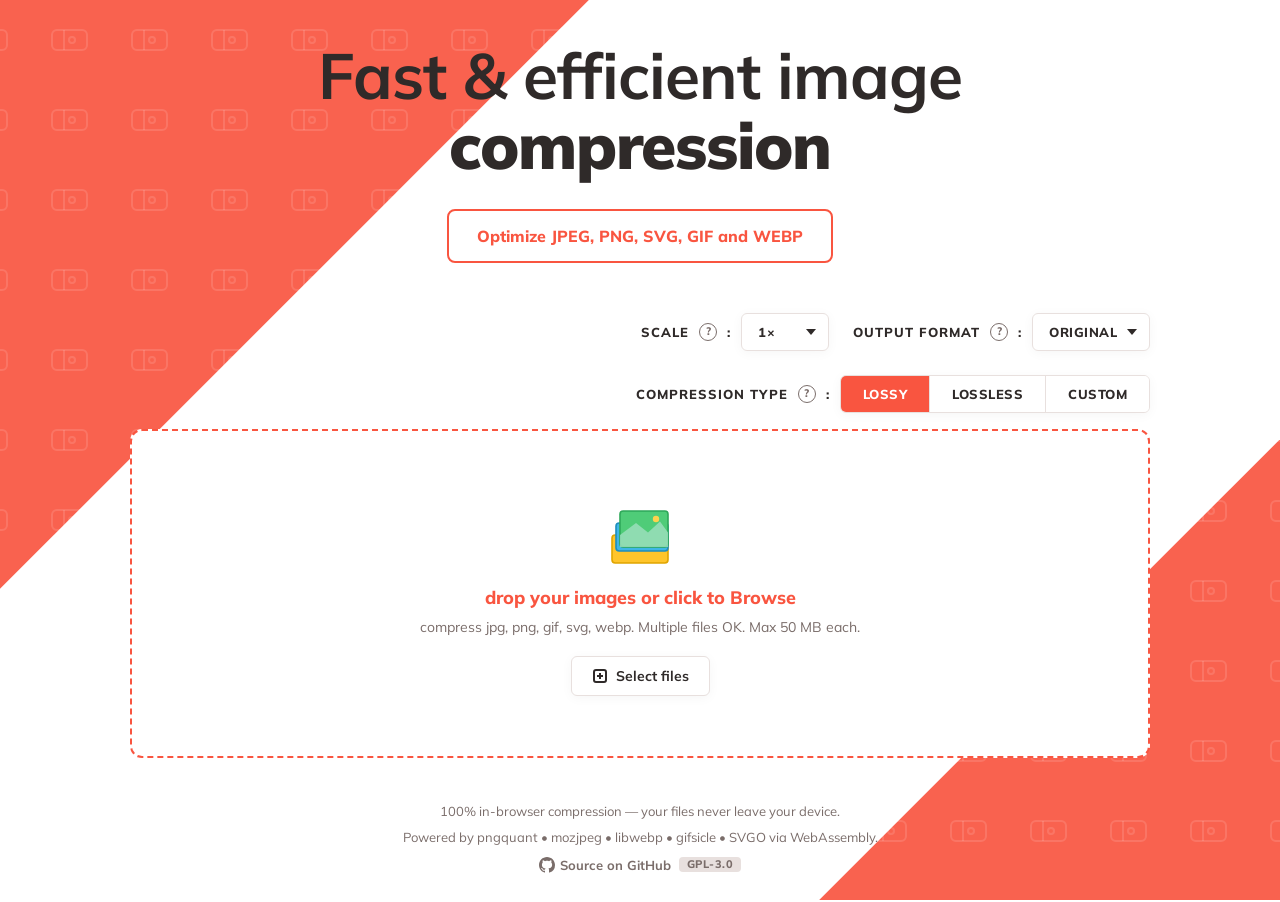
==== index.html @ 9aba29cb "Group footer GitHub link and license badge, vertically centered" ====
<!doctype html>
<html lang="en">
<head>
<meta charset="utf-8">
<meta name="viewport" content="width=device-width, initial-scale=1">

<!-- Primary SEO -->
<title>Compressor — Free Online Image Compression (JPG, PNG, WebP, GIF, SVG)</title>
<meta name="description" content="Free in-browser image compressor. Optimize JPG, PNG, WebP, GIF and SVG files instantly — 100% client-side, no uploads, no signup. Powered by mozjpeg, libwebp, gifsicle, pngquant and SVGO via WebAssembly.">
<meta name="keywords" content="image compressor, compress images, compress jpg, compress png, compress webp, compress gif, compress svg, online image optimizer, free image compression, in-browser image compressor, mozjpeg, pngquant, libwebp, gifsicle, svgo, lossy compression, lossless compression">
<meta name="author" content="Lolendor">
<meta name="robots" content="index, follow, max-image-preview:large">
<meta name="theme-color" content="#F95540">
<link rel="canonical" href="https://lolendor.github.io/compressorio/">

<!-- Open Graph -->
<meta property="og:type" content="website">
<meta property="og:site_name" content="Compressor">
<meta property="og:title" content="Compressor — Free Online Image Compression (JPG, PNG, WebP, GIF, SVG)">
<meta property="og:description" content="Optimize JPG, PNG, WebP, GIF and SVG files instantly in your browser. 100% client-side — your files never leave your device.">
<meta property="og:url" content="https://lolendor.github.io/compressorio/">
<meta property="og:image" content="https://lolendor.github.io/compressorio/og-image.jpg">
<meta property="og:image:width" content="1200">
<meta property="og:image:height" content="630">
<meta property="og:image:type" content="image/jpeg">
<meta property="og:image:alt" content="Compressor — Free Online Image Compression">
<meta property="og:locale" content="en_US">

<!-- Twitter -->
<meta name="twitter:card" content="summary_large_image">
<meta name="twitter:title" content="Compressor — Free Online Image Compression">
<meta name="twitter:description" content="Optimize JPG, PNG, WebP, GIF and SVG instantly — 100% in your browser, no uploads.">
<meta name="twitter:image" content="https://lolendor.github.io/compressorio/og-image.jpg">
<meta name="twitter:image:alt" content="Compressor — Free Online Image Compression">

<!-- Icons & Manifest -->
<link rel="icon" type="image/svg+xml" href="data:image/svg+xml,%3Csvg xmlns='http://www.w3.org/2000/svg' viewBox='0 0 100 100'%3E%3Crect width='100' height='100' rx='20' fill='%23F95540'/%3E%3Cpath d='M30 35h40v8H30zM30 50h40v8H30zM30 65h25v8H30z' fill='white'/%3E%3C/svg%3E">
<link rel="manifest" href="./site.webmanifest">

<!-- Structured Data -->
<script type="application/ld+json">
{
  "@context": "https://schema.org",
  "@type": "WebApplication",
  "name": "Compressor",
  "url": "https://lolendor.github.io/compressorio/",
  "description": "Free in-browser image compressor. Optimize JPG, PNG, WebP, GIF and SVG files instantly — 100% client-side, no uploads, no signup.",
  "applicationCategory": "MultimediaApplication",
  "operatingSystem": "Any (web browser)",
  "browserRequirements": "Requires JavaScript and WebAssembly.",
  "offers": {
    "@type": "Offer",
    "price": "0",
    "priceCurrency": "USD"
  },
  "featureList": [
    "Compress JPG with mozjpeg",
    "Compress PNG with pngquant (Wu + Floyd-Steinberg)",
    "Compress WebP with libwebp",
    "Compress GIF with gifsicle",
    "Optimize SVG with SVGO",
    "Lossy, lossless and custom compression modes",
    "Convert between JPG, PNG and WebP",
    "100% client-side — files never leave your device"
  ]
}
</script>

<link rel="preconnect" href="https://fonts.googleapis.com">
<link rel="preconnect" href="https://fonts.gstatic.com" crossorigin>
<link href="https://fonts.googleapis.com/css2?family=Mulish:wght@400;500;600;700;800;900&display=swap" rel="stylesheet">
<link rel="stylesheet" href="./style.css">
</head>
<body>

<div class="bg-triangles" aria-hidden="true">
  <div class="tri tl"></div>
  <div class="tri br"></div>
</div>

<section class="hero">
  <h1>Fast &amp; efficient image<br><span class="strong">compression</span></h1>
  <div class="pill">Optimize JPEG, PNG, SVG, GIF and WEBP</div>
</section>

<div class="ctype-row">
  <div class="ctype-group">
    <span class="ctype-label">SCALE</span>
    <span class="ctype-help" title="Resize the image before encoding. 1× = keep original size. Useful for SVG → raster (boost resolution) or when you want smaller files. Ignored for GIF and for SVG→SVG.">?</span>
    <span class="ctype-label">:</span>
    <select class="ctype-select" id="outputScale">
      <option value="0.25">0.25×</option>
      <option value="0.5">0.5×</option>
      <option value="1" selected>1×</option>
      <option value="1.5">1.5×</option>
      <option value="2">2×</option>
      <option value="4">4×</option>
    </select>
  </div>
  <div class="ctype-group">
    <span class="ctype-label">OUTPUT FORMAT</span>
    <span class="ctype-help" title="Original = keep input format · or convert to JPG/PNG/WebP. GIF & SVG are kept as-is.">?</span>
    <span class="ctype-label">:</span>
    <select class="ctype-select" id="outputFormat">
      <option value="original">ORIGINAL</option>
      <option value="jpg">JPG</option>
      <option value="png">PNG</option>
      <option value="webp">WEBP</option>
    </select>
  </div>
  <div class="ctype-group">
    <span class="ctype-label">COMPRESSION TYPE</span>
    <span class="ctype-help" title="LOSSY = compressor.io defaults · LOSSLESS = max quality · CUSTOM = your own settings">?</span>
    <span class="ctype-label">:</span>
    <div class="ctype-tabs" id="ctypeTabs">
      <button data-mode="lossy" class="active">LOSSY</button>
      <button data-mode="lossless">LOSSLESS</button>
      <button data-mode="custom">CUSTOM</button>
    </div>
  </div>
</div>

<!-- CUSTOM mode controls -->
<div class="controls" id="controls" hidden>
  <div class="ctl"><label>PNG colors <span class="val" id="vColors">256</span></label><input type="range" id="colors" min="8" max="256" value="256"></div>
  <div class="ctl"><label>PNG dither <span class="val" id="vDither">1.00</span></label><input type="range" id="dither" min="0" max="1" value="1" step="0.05"></div>
  <div class="ctl"><label>PNG speed <span class="val" id="vSpeed">3</span></label><input type="range" id="speed" min="1" max="10" value="3"></div>
  <div class="ctl"><label>JPG/WebP quality <span class="val" id="vQuality">70</span></label><input type="range" id="quality" min="40" max="95" value="70"></div>
  <div class="ctl"><label>GIF lossy <span class="val" id="vLossy">80</span></label><input type="range" id="lossy" min="0" max="200" value="80" step="5"></div>
</div>

<section class="drop-wrap" id="dropWrap">
  <label class="drop" id="drop">
    <input type="file" id="file" multiple accept="image/png,image/jpeg,image/gif,image/webp,image/svg+xml,.svg">
    <svg class="icon-stack" viewBox="0 0 100 100" aria-hidden="true">
      <rect x="15" y="55" width="70" height="35" rx="4" fill="#FFC52B" stroke="#E0A500" stroke-width="2"/>
      <rect x="20" y="40" width="65" height="35" rx="4" fill="#3FB6E5" stroke="#1F8DBC" stroke-width="2"/>
      <rect x="25" y="25" width="60" height="45" rx="4" fill="#4FCC78" stroke="#2EA859" stroke-width="2"/>
      <polygon points="25,55 45,40 60,52 75,38 85,52 85,70 25,70" fill="#9FE0C0" opacity="0.8"/>
      <circle cx="70" cy="35" r="4" fill="#FFD24D"/>
    </svg>
    <div class="drop-msg">drop your images or click to Browse</div>
    <div class="drop-sub">compress jpg, png, gif, svg, webp. Multiple files OK. Max 50 MB each.</div>
    <button class="btn-select" type="button" onclick="document.getElementById('file').click()">
      <svg viewBox="0 0 16 16" fill="none" stroke="currentColor" stroke-width="2">
        <rect x="2" y="2" width="12" height="12" rx="2"/>
        <line x1="8" y1="5" x2="8" y2="11"/>
        <line x1="5" y1="8" x2="11" y2="8"/>
      </svg>
      Select files
    </button>
  </label>
</section>

<!-- File list (results table) -->
<section class="filelist-wrap" id="filelistWrap" hidden>
  <div class="filelist-card">
    <div class="filelist-header">
      <div class="summary" id="fileSummary">0 files</div>
      <div class="filelist-actions">
        <button id="addMore" class="ghost">+ Add files</button>
        <button id="downloadZip" disabled>Download .zip</button>
        <button id="downloadAll" disabled>Download all</button>
        <button id="clearAll" class="ghost">Clear</button>
      </div>
    </div>
    <table class="filelist">
      <thead>
        <tr>
          <th>Name</th>
          <th>Before</th>
          <th>Status</th>
          <th>After</th>
          <th></th>
        </tr>
      </thead>
      <tbody id="fileRows"></tbody>
    </table>
  </div>
</section>

<!-- Compare modal -->
<div class="modal-overlay" id="compareModal" aria-hidden="true">
  <div class="modal">
    <div class="modal-head">
      <h2 id="compareTitle">Compare</h2>
      <button class="close" id="compareClose" aria-label="Close">×</button>
    </div>
    <div class="modal-body">
      <div class="compare" id="compare">
        <img id="cmpBg" class="bg-img" alt="">
        <img class="top-img" id="cmpTop" alt="">
        <div class="slider" id="cmpSlider"></div>
        <div class="compare-labels"><span>ORIGINAL</span><span>COMPRESSED</span></div>
      </div>
    </div>
  </div>
</div>

<footer>
  100% in-browser compression — your files never leave your device.<br>
  Powered by pngquant • mozjpeg • libwebp • gifsicle • SVGO via WebAssembly.<br>
  <span class="footer-credit">
    <a href="https://github.com/Lolendor/compressorio" target="_blank" rel="noopener" class="gh-link">
      <svg viewBox="0 0 16 16" width="16" height="16" fill="currentColor" aria-hidden="true"><path d="M8 0C3.58 0 0 3.58 0 8c0 3.54 2.29 6.53 5.47 7.59.4.07.55-.17.55-.38 0-.19-.01-.82-.01-1.49-2.01.37-2.53-.49-2.69-.94-.09-.23-.48-.94-.82-1.13-.28-.15-.68-.52-.01-.53.63-.01 1.08.58 1.23.82.72 1.21 1.87.87 2.33.66.07-.52.28-.87.51-1.07-1.78-.2-3.64-.89-3.64-3.95 0-.87.31-1.59.82-2.15-.08-.2-.36-1.02.08-2.12 0 0 .67-.21 2.2.82.64-.18 1.32-.27 2-.27.68 0 1.36.09 2 .27 1.53-1.04 2.2-.82 2.2-.82.44 1.1.16 1.92.08 2.12.51.56.82 1.27.82 2.15 0 3.07-1.87 3.75-3.65 3.95.29.25.54.73.54 1.48 0 1.07-.01 1.93-.01 2.2 0 .21.15.46.55.38A8.013 8.013 0 0016 8c0-4.42-3.58-8-8-8z"/></svg>
      Source on GitHub
    </a>
    <span class="footer-license">GPL-3.0</span>
  </span>
</footer>

<script src="./wasm_exec.js"></script>
<script type="module" src="./app.js"></script>

</body>
</html>
---- style.css ----
:root {
    --red:        #F95540;
    --red-dark:   #E04428;
    --red-bright: #FF5500;
    --pink-bg:    #FBEEEC;
    --pink-soft:  #FFE4DE;
    --green:      #1FAA59;
    --text:       #2F2A29;
    --text-muted: #7A6D6A;
    --bg:         #FFFFFF;
    --border:     #E8E0DE;
    --shadow:     0 2px 12px rgba(0,0,0,.04);
  }
  * { box-sizing: border-box; }
  html, body { margin: 0; padding: 0; }
  body {
    font-family: 'Mulish', -apple-system, BlinkMacSystemFont, system-ui, sans-serif;
    background: var(--bg);
    color: var(--text);
    -webkit-font-smoothing: antialiased;
    line-height: 1.4;
  }

  /* Background triangles */
  .bg-triangles { position: fixed; inset: 0; pointer-events: none; z-index: 0; overflow: hidden; }
  .tri { position: absolute; width: 56vw; height: 56vw; background: var(--red); opacity: 0.92; }
  .tri.tl { top: 0; left: -10vw; clip-path: polygon(0 0, 100% 0, 0 100%); }
  .tri.br { bottom: -10vw; right: -10vw; clip-path: polygon(100% 0, 100% 100%, 0 100%); }
  .tri::before {
    content: ''; position: absolute; inset: 0;
    background-image: url("data:image/svg+xml;utf8,<svg xmlns='http://www.w3.org/2000/svg' width='80' height='80' viewBox='0 0 80 80'><g fill='none' stroke='rgba(255,255,255,0.18)' stroke-width='2'><path d='M25 30 h25 a5 5 0 0 1 5 5 v10 a5 5 0 0 1 -5 5 h-25 a5 5 0 0 1 -5 -5 v-10 a5 5 0 0 1 5 -5 z'/><line x1='32' y1='30' x2='32' y2='50'/><circle cx='40' cy='40' r='3'/></g></svg>");
    opacity: 0.7;
  }

  /* Hero */
  .hero { position: relative; z-index: 5; text-align: center; padding: 40px 20px 30px; max-width: 1100px; margin: 0 auto; }
  .hero h1 { font-size: 64px; font-weight: 700; margin: 0 0 20px; line-height: 1.1; letter-spacing: -1px; }
  .hero h1 .strong { font-weight: 900; }
  .pill { display: inline-block; padding: 14px 28px; border: 2px solid var(--red); border-radius: 8px; color: var(--red); font-weight: 800; font-size: 16px; background: white; margin-top: 8px; }

  /* Compression type + output format row */
  .ctype-row { position: relative; z-index: 5; max-width: 1100px; margin: 0 auto; display: flex; justify-content: flex-end; padding: 20px 40px 0; align-items: center; gap: 24px; flex-wrap: wrap; }
  .ctype-group { display: flex; align-items: center; gap: 10px; }
  .ctype-label { color: var(--text); font-weight: 800; font-size: 13px; letter-spacing: 1px; }
  .ctype-help { display: inline-flex; align-items: center; justify-content: center; width: 18px; height: 18px; border-radius: 50%; background: white; color: var(--text-muted); font-size: 11px; font-weight: 800; border: 1.5px solid var(--text-muted); cursor: help; }
  .ctype-tabs { display: flex; border-radius: 6px; overflow: hidden; background: white; box-shadow: var(--shadow); border: 1px solid var(--border); }
  .ctype-tabs button { background: white; border: 0; padding: 10px 22px; font-family: inherit; font-size: 13px; font-weight: 800; letter-spacing: 0.5px; color: var(--text); cursor: pointer; transition: background .15s, color .15s; }
  .ctype-tabs button + button { border-left: 1px solid var(--border); }
  .ctype-tabs button:hover { background: var(--pink-bg); }
  .ctype-tabs button.active { background: var(--red); color: white; }
  .ctype-select {
    font-family: inherit; font-size: 13px; font-weight: 800; letter-spacing: 0.5px;
    color: var(--text); background: white;
    border: 1px solid var(--border); border-radius: 6px;
    padding: 10px 32px 10px 16px; cursor: pointer;
    box-shadow: var(--shadow); transition: border-color .15s, color .15s;
    appearance: none; -webkit-appearance: none; -moz-appearance: none;
    background-image: url("data:image/svg+xml;utf8,<svg xmlns='http://www.w3.org/2000/svg' width='10' height='6' viewBox='0 0 10 6'><path fill='%232F2A29' d='M0 0l5 6 5-6z'/></svg>");
    background-repeat: no-repeat;
    background-position: right 12px center;
  }
  .ctype-select:hover { border-color: var(--red); color: var(--red); }
  .ctype-select:focus { outline: none; border-color: var(--red); }
  .ctype-select.active-convert { border-color: var(--red); color: var(--red); }

  /* Drop zone */
  .drop-wrap { position: relative; z-index: 5; max-width: 1100px; margin: 16px auto 0; padding: 0 40px; }
  .drop {
    display: block;
    background: white;
    border: 2.5px dashed var(--red);
    border-radius: 12px;
    padding: 60px 40px;
    text-align: center;
    cursor: pointer;
    transition: background .15s, border-color .15s;
  }
  .drop:hover, .drop.over { background: var(--pink-bg); border-color: var(--red-dark); }
  .drop .icon-stack { width: 80px; height: 80px; display: block; margin: 0 auto 14px; }
  .drop input[type=file] { display: none; }
  .drop .drop-msg { color: var(--red); font-weight: 800; font-size: 18px; margin-bottom: 8px; }
  .drop .drop-sub { color: var(--text-muted); font-size: 14px; margin-bottom: 18px; }
  .btn-select { display: inline-flex; align-items: center; gap: 8px; background: white; border: 1px solid var(--border); border-radius: 6px; padding: 10px 20px; font-family: inherit; font-size: 14px; font-weight: 700; color: var(--text); cursor: pointer; box-shadow: var(--shadow); }
  .btn-select:hover { border-color: var(--red); color: var(--red); }
  .btn-select svg { width: 16px; height: 16px; }

  /* Custom-mode controls panel */
  .controls { position: relative; z-index: 5; display: grid; grid-template-columns: repeat(auto-fit, minmax(220px, 1fr)); gap: 12px; max-width: 1100px; margin: 16px auto 0; padding: 0 40px; }
  .controls[hidden] { display: none; }
  .ctl { background: white; border: 1px solid var(--border); border-radius: 8px; padding: 12px 16px; box-shadow: var(--shadow); }
  .ctl label { display:block; font-size:12px; color: var(--text-muted); margin-bottom: 6px; font-weight: 700; letter-spacing: 0.5px; text-transform: uppercase; }
  .ctl label .val { float:right; color: var(--text); font-weight: 800; font-variant-numeric: tabular-nums; }
  .ctl input[type=range] { width: 100%; accent-color: var(--red); }
  .ctl[hidden] { display: none; }

  /* ===== File list (multi-file results table) ===== */
  .filelist-wrap { position: relative; z-index: 5; max-width: 1100px; margin: 24px auto 0; padding: 0 40px; }
  .filelist-wrap[hidden] { display: none; }
  .filelist-card { background: white; border: 1px solid var(--border); border-radius: 12px; box-shadow: var(--shadow); overflow: hidden; }
  .filelist-header {
    display: flex; align-items: center; justify-content: space-between;
    padding: 16px 24px; border-bottom: 1px solid var(--border);
    background: var(--pink-bg);
    flex-wrap: wrap; gap: 10px;
  }
  .filelist-header .summary { color: var(--text); font-weight: 800; font-size: 15px; }
  .filelist-header .summary .saved-total { color: var(--green); }
  .filelist-actions { display: flex; gap: 10px; }
  .filelist-actions button {
    background: var(--red); color: white; border: 0;
    padding: 9px 18px; border-radius: 6px;
    font-family: inherit; font-size: 13px; font-weight: 800; letter-spacing: 0.3px;
    cursor: pointer; transition: background .15s;
  }
  .filelist-actions button:hover { background: var(--red-dark); }
  .filelist-actions button.ghost {
    background: white; color: var(--text); border: 1px solid var(--border);
  }
  .filelist-actions button.ghost:hover { border-color: var(--red); color: var(--red); }
  .filelist-actions button[disabled] {
    background: #DAD5D3; color: white; cursor: not-allowed;
  }

  table.filelist {
    width: 100%; border-collapse: collapse; font-size: 14px;
  }
  table.filelist th {
    text-align: left; padding: 12px 16px;
    font-size: 11px; font-weight: 800; letter-spacing: 1px; color: var(--text-muted);
    text-transform: uppercase;
    background: white; border-bottom: 1px solid var(--border);
  }
  table.filelist td {
    padding: 12px 16px;
    border-bottom: 1px solid var(--border);
    vertical-align: middle;
  }
  table.filelist tr:last-child td { border-bottom: none; }
  table.filelist tr.row-error td { background: #FFF4F2; }
  td.col-name { font-weight: 700; max-width: 320px; overflow: hidden; text-overflow: ellipsis; white-space: nowrap; }
  td.col-name .badge { display: inline-block; background: var(--pink-soft); color: var(--red); padding: 2px 8px; border-radius: 4px; font-size: 10px; font-weight: 800; letter-spacing: 0.5px; text-transform: uppercase; margin-left: 8px; vertical-align: 2px; }
  td.col-before, td.col-after { color: var(--text-muted); font-variant-numeric: tabular-nums; white-space: nowrap; }
  td.col-after .size { color: var(--text); font-weight: 800; }
  td.col-after .saved, td.col-after .grown {
    display: inline-block; color: white;
    padding: 2px 7px; border-radius: 4px;
    font-weight: 800; font-size: 11px; margin-left: 6px;
    font-variant-numeric: tabular-nums;
  }
  td.col-after .saved { background: var(--green); }
  td.col-after .grown { background: #C28C00; }
  td.col-status { min-width: 180px; }
  td.col-action { white-space: nowrap; text-align: right; }
  /* progress bar inside status cell */
  .row-progress {
    display: flex; align-items: center; gap: 10px;
  }
  .row-progress .bar {
    flex: 1; height: 4px; background: var(--pink-bg); border-radius: 2px; overflow: hidden;
  }
  .row-progress .bar > div {
    height: 100%; background: var(--red);
    width: 0%; transition: width .2s ease;
  }
  .row-progress .label {
    font-size: 12px; color: var(--text-muted);
    font-variant-numeric: tabular-nums; min-width: 60px; text-align: right;
  }
  .row-status-done { color: var(--green); font-weight: 800; font-size: 12px; letter-spacing: 0.5px; text-transform: uppercase; }
  .row-status-error { color: var(--red); font-weight: 800; font-size: 12px; }
  .row-status-grown { color: #C28C00; font-weight: 800; font-size: 12px; letter-spacing: 0.5px; text-transform: uppercase; }
  .row-status-queued { color: var(--text-muted); font-weight: 700; font-size: 12px; letter-spacing: 0.5px; }

  /* Row action buttons */
  .btn-row {
    background: white; color: var(--text);
    border: 1px solid var(--border); border-radius: 5px;
    padding: 6px 12px; font-family: inherit; font-size: 12px; font-weight: 700;
    cursor: pointer; transition: all .15s;
    display: inline-flex; align-items: center; gap: 5px;
  }
  .btn-row:hover { border-color: var(--red); color: var(--red); }
  .btn-row.primary { background: var(--red); color: white; border-color: var(--red); }
  .btn-row.primary:hover { background: var(--red-dark); border-color: var(--red-dark); color: white; }
  .btn-row[disabled] { background: #F4F0EE; color: #B5ADAB; border-color: #ECE6E4; cursor: not-allowed; }
  .btn-row svg { width: 14px; height: 14px; }
  .row-actions { display: inline-flex; gap: 6px; }

  /* Compare modal */
  .modal-overlay {
    position: fixed; inset: 0; z-index: 1000;
    background: rgba(47,42,41,0.7);
    display: none;
    align-items: center; justify-content: center;
    padding: 24px;
  }
  .modal-overlay.open { display: flex; }
  .modal {
    background: white; border-radius: 12px; overflow: hidden;
    max-width: 1100px; width: 100%; max-height: 90vh;
    display: flex; flex-direction: column;
    box-shadow: 0 20px 60px rgba(0,0,0,.4);
  }
  .modal-head {
    display: flex; align-items: center; justify-content: space-between;
    padding: 16px 24px; border-bottom: 1px solid var(--border);
  }
  .modal-head h2 { margin: 0; font-size: 18px; font-weight: 800; }
  .modal-head .close {
    background: none; border: 0; font-size: 24px;
    cursor: pointer; color: var(--text-muted); padding: 4px 8px;
  }
  .modal-head .close:hover { color: var(--red); }
  .modal-body {
    flex: 1; overflow: auto; background: var(--pink-bg);
    display: flex; align-items: center; justify-content: center;
    padding: 24px; min-height: 320px;
  }
  /* Image compare slider — sizes itself to the image's natural aspect
     ratio, constrained by available modal-body space. */
  .compare {
    position: relative;
    /* Shrink to image size; never exceed available viewport area. */
    max-width: min(1000px, 100%);
    max-height: 100%;
    overflow: hidden;
    user-select: none;
    -webkit-user-select: none;
    touch-action: none;
    border-radius: 8px;
    /* Checkerboard so transparent PNGs / SVGs don't look like solid
       black blobs. 16px tiles, light-on-light to stay out of the way. */
    background-color: #fff;
    background-image:
      linear-gradient(45deg, #e5e5e5 25%, transparent 25%),
      linear-gradient(-45deg, #e5e5e5 25%, transparent 25%),
      linear-gradient(45deg, transparent 75%, #e5e5e5 75%),
      linear-gradient(-45deg, transparent 75%, #e5e5e5 75%);
    background-size: 16px 16px;
    background-position: 0 0, 0 8px, 8px -8px, -8px 0;
    /* Flex so the bg image dictates the container size. */
    display: inline-flex;
  }
  .compare .bg-img {
    display: block;
    max-width: 100%;
    /* Cap height so portraits don't blow up the modal. */
    max-height: calc(90vh - 120px);
    width: auto;
    height: auto;
    pointer-events: none;
  }
  /* SVG compare: container has an explicit pixel size set via JS, so
     both image layers fill it instead of trying to use their own
     (often missing) intrinsic size. */
  .compare.compare-svg {
    display: block;
    max-width: 100%;
    max-height: calc(90vh - 120px);
  }
  .compare.compare-svg .bg-img {
    width: 100%;
    height: 100%;
    object-fit: contain;
  }
  .compare .top-img {
    position: absolute; inset: 0;
    width: 100%; height: 100%;
    object-fit: fill;
    clip-path: inset(0 50% 0 0);
    transition: none;
    pointer-events: none;
  }
  .compare .slider {
    position: absolute; top: 0; bottom: 0; left: 50%;
    width: 4px; background: white; transform: translateX(-50%);
    cursor: ew-resize;
    box-shadow: 0 0 8px rgba(0,0,0,.3);
  }
  .compare .slider::before {
    content: ''; position: absolute;
    top: 50%; left: 50%; transform: translate(-50%, -50%);
    width: 32px; height: 32px; background: white;
    border-radius: 50%; box-shadow: 0 0 8px rgba(0,0,0,.3);
  }
  .compare .slider::after {
    content: '⇄'; position: absolute;
    top: 50%; left: 50%; transform: translate(-50%, -50%);
    color: var(--text); font-weight: 700;
    z-index: 1;
  }
  .compare-labels {
    position: absolute; top: 12px; left: 12px; right: 12px;
    display: flex; justify-content: space-between;
    pointer-events: none;
  }
  .compare-labels span {
    background: rgba(47,42,41,0.8); color: white;
    padding: 4px 10px; border-radius: 4px;
    font-size: 11px; font-weight: 800; letter-spacing: 1px;
  }

  /* Footer */
  footer { position: relative; z-index: 5; text-align: center; padding: 40px 20px 24px; color: var(--text-muted); font-size: 13px; line-height: 2; }
  .footer-credit {
    display: inline-flex; align-items: center; gap: 8px;
    vertical-align: middle;
  }
  .gh-link {
    display: inline-flex; align-items: center; gap: 5px;
    color: var(--text-muted); text-decoration: none; font-weight: 700;
    transition: color .15s;
  }
  .gh-link:hover { color: var(--text); }
  .gh-link svg { display: block; }
  .footer-license {
    display: inline-flex; align-items: center;
    padding: 2px 8px; border-radius: 4px;
    background: var(--border); color: var(--text-muted);
    font-size: 11px; font-weight: 800; letter-spacing: 0.5px;
    line-height: 1;
  }

  /* ===== Responsive ===== */

  /* Tablet */
  @media (max-width: 900px) {
    .hero { padding: 32px 16px 24px; }
    .hero h1 { font-size: 48px; }
    .pill { font-size: 14px; padding: 12px 22px; }
    .ctype-row, .drop-wrap, .filelist-wrap, .controls { padding-left: 16px; padding-right: 16px; }
    .ctype-row { justify-content: center; flex-wrap: wrap; }
    .drop { padding: 48px 24px; }
    .controls { grid-template-columns: repeat(auto-fit, minmax(180px, 1fr)); }
    table.filelist th:nth-child(2), table.filelist td:nth-child(2) { display: none; }
    td.col-name { max-width: 200px; }
  }

  /* Phone — convert table to stacked cards */
  @media (max-width: 640px) {
    .hero { padding: 24px 14px 16px; }
    .hero h1 { font-size: 32px; letter-spacing: -0.5px; margin-bottom: 14px; }
    .pill { font-size: 12px; padding: 10px 16px; letter-spacing: 0.3px; }

    .ctype-row { padding: 14px 14px 0; gap: 12px; font-size: 11px; flex-direction: column; align-items: stretch; }
    .ctype-group { flex-wrap: wrap; gap: 6px; justify-content: flex-start; }
    .ctype-label { font-size: 11px; letter-spacing: 0.5px; }
    .ctype-tabs { flex: 1; min-width: 0; }
    .ctype-tabs button { flex: 1; padding: 10px 8px; font-size: 11px; letter-spacing: 0.3px; }
    .ctype-select { flex: 1; min-width: 0; font-size: 11px; padding: 9px 28px 9px 12px; }

    .drop-wrap, .filelist-wrap, .controls { padding-left: 14px; padding-right: 14px; }
    .drop { padding: 32px 16px; border-width: 2px; }
    .drop .icon-stack { width: 60px; height: 60px; margin-bottom: 10px; }
    .drop .drop-msg { font-size: 15px; }
    .drop .drop-sub { font-size: 12px; margin-bottom: 14px; }
    .btn-select { padding: 9px 16px; font-size: 13px; }

    .controls { grid-template-columns: 1fr 1fr; gap: 8px; }
    .ctl { padding: 10px 12px; }
    .ctl label { font-size: 11px; }

    /* Header inside results card */
    .filelist-header { padding: 12px 14px; }
    .filelist-header .summary { font-size: 13px; width: 100%; }
    .filelist-actions { width: 100%; }
    .filelist-actions button {
      flex: 1; padding: 9px 10px; font-size: 12px; letter-spacing: 0;
    }

    /* Convert table → cards */
    table.filelist, table.filelist tbody, table.filelist tr, table.filelist td {
      display: block; width: 100%;
    }
    table.filelist thead { display: none; }
    table.filelist tr {
      padding: 12px 14px;
      border-bottom: 1px solid var(--border);
    }
    table.filelist tr:last-child { border-bottom: none; }
    table.filelist td {
      padding: 4px 0; border: none;
    }
    td.col-name {
      max-width: 100%; font-size: 14px;
      display: flex !important; align-items: center; gap: 8px;
      margin-bottom: 6px;
    }
    td.col-name .badge { margin-left: 0; flex-shrink: 0; }
    /* Show "Before" again on mobile but inline with After */
    table.filelist td.col-before { display: block !important; }
    td.col-before, td.col-after {
      display: inline-block !important; font-size: 13px;
      white-space: normal;
    }
    td.col-before::before { content: 'Before: '; color: var(--text-muted); font-weight: 600; font-size: 11px; text-transform: uppercase; letter-spacing: 0.5px; }
    td.col-after::before { content: 'After: '; color: var(--text-muted); font-weight: 600; font-size: 11px; text-transform: uppercase; letter-spacing: 0.5px; }
    td.col-after { margin-left: 14px; }
    td.col-after .saved, td.col-after .grown { font-size: 10px; padding: 1px 5px; }

    td.col-status { min-width: 0; margin-top: 4px; }
    td.col-action { text-align: left; margin-top: 10px; }
    .row-actions { display: flex; width: 100%; gap: 8px; }
    .btn-row { flex: 1; justify-content: center; padding: 9px 8px; font-size: 13px; }

    /* Compare modal */
    .modal-overlay { padding: 0; align-items: stretch; }
    .modal {
      max-height: 100vh; max-height: 100dvh;
      border-radius: 0;
    }
    .modal-head { padding: 12px 16px; }
    .modal-head h2 { font-size: 15px; max-width: 80%; overflow: hidden; text-overflow: ellipsis; white-space: nowrap; }
    .modal-body { padding: 12px; min-height: 0; }
    .compare .bg-img { max-height: calc(100dvh - 80px); }
    .compare-labels span { font-size: 9px; padding: 3px 7px; letter-spacing: 0.5px; }
    .compare .slider::before { width: 40px; height: 40px; }
    .compare .slider::after { font-size: 18px; }

    /* Smaller background triangles so they don't dominate */
    .tri { width: 75vw; height: 75vw; opacity: 0.85; }

    footer { padding: 24px 14px 20px; font-size: 11px; line-height: 1.6; }
  }

  /* Very small phones */
  @media (max-width: 360px) {
    .hero h1 { font-size: 26px; }
    .ctype-tabs button { font-size: 10px; padding: 9px 4px; }
    .controls { grid-template-columns: 1fr; }
  }
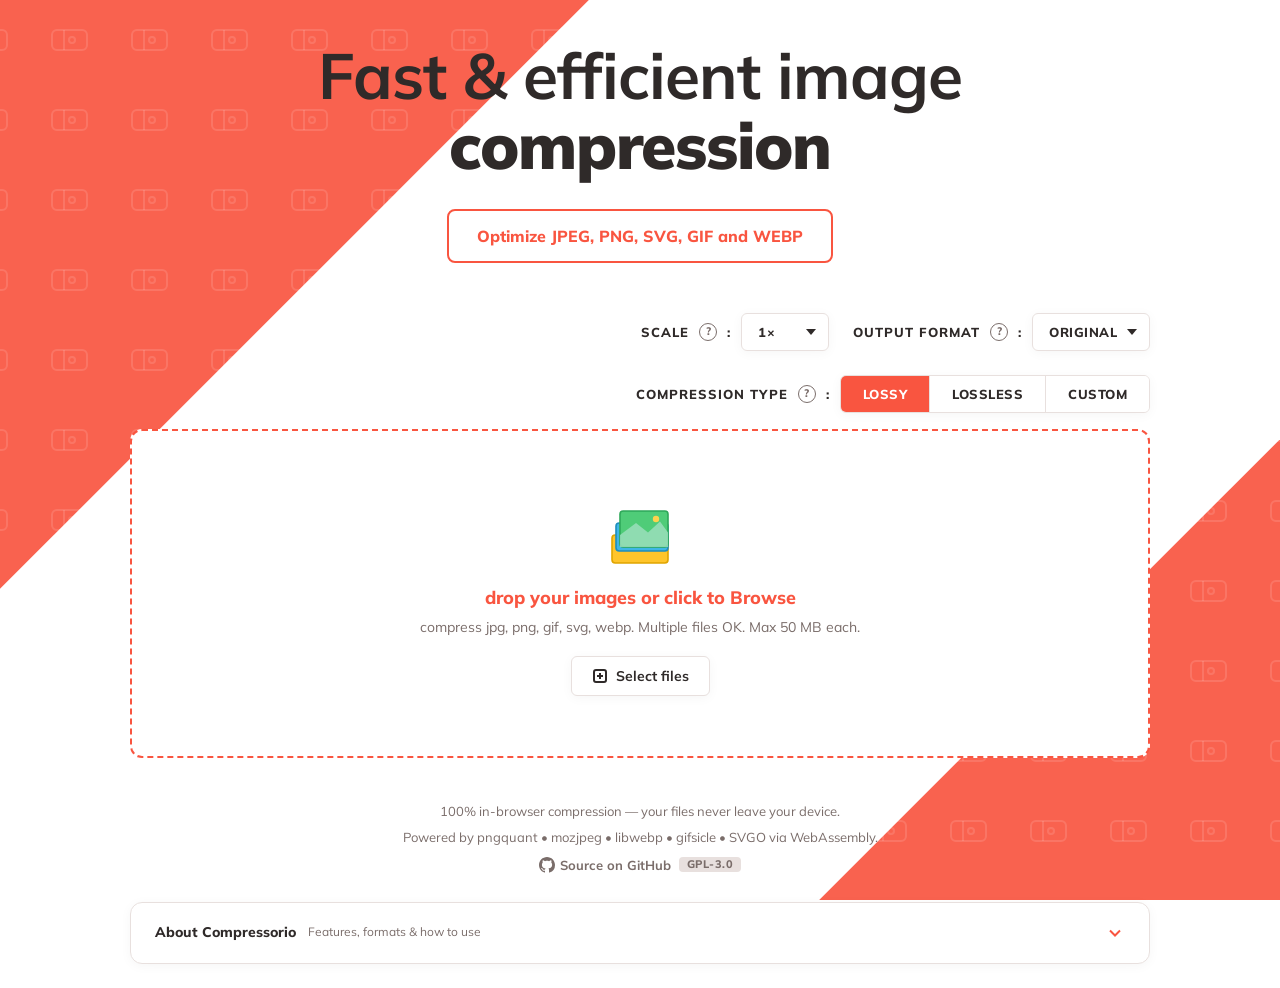
==== commit 556d1a85: "Add expandable project information to footer" ====
--- a/index.html
+++ b/index.html
@@ -5,7 +5,7 @@
 <meta name="viewport" content="width=device-width, initial-scale=1">
 
 <!-- Primary SEO -->
-<title>Compressor — Free Online Image Compression (JPG, PNG, WebP, GIF, SVG)</title>
+<title>Compressorio — Free Online Image Compression (JPG, PNG, WebP, GIF, SVG)</title>
 <meta name="description" content="Free in-browser image compressor. Optimize JPG, PNG, WebP, GIF and SVG files instantly — 100% client-side, no uploads, no signup. Powered by mozjpeg, libwebp, gifsicle, pngquant and SVGO via WebAssembly.">
 <meta name="keywords" content="image compressor, compress images, compress jpg, compress png, compress webp, compress gif, compress svg, online image optimizer, free image compression, in-browser image compressor, mozjpeg, pngquant, libwebp, gifsicle, svgo, lossy compression, lossless compression">
 <meta name="author" content="Lolendor">
@@ -207,9 +207,50 @@
     </a>
     <span class="footer-license">GPL-3.0</span>
   </span>
+  <details class="footer-about">
+    <summary>
+      <span class="footer-about-label">About Compressorio</span>
+      <span class="footer-about-hint">Features, formats &amp; how to use</span>
+      <svg class="footer-about-chevron" viewBox="0 0 20 20" width="20" height="20" fill="none" stroke="currentColor" stroke-width="2" aria-hidden="true"><path d="m5 7.5 5 5 5-5"/></svg>
+    </summary>
+    <div class="footer-about-content">
+      <div class="footer-about-intro">
+        <h2>Smaller images, processed on your device</h2>
+        <p>Compressorio is a free, open-source image compressor for JPEG, PNG, WebP, GIF and SVG. Reduce image file sizes for websites, email attachments and everyday sharing, with no account required. Your images are processed locally in your browser and are never uploaded to a compression server.</p>
+      </div>
+      <div class="footer-about-grid">
+        <section>
+          <h3>Supported formats and conversion</h3>
+          <p>Compress photographs, transparent graphics, animated GIFs, animated WebP files and SVG artwork. Keep the original format or convert supported images to JPG, PNG or WebP. GIF-to-WebP conversion preserves animation. The scale selector also lets you resize supported images before encoding.</p>
+        </section>
+        <section>
+          <h3>Choose your compression mode</h3>
+          <ul>
+            <li><strong>Lossy</strong> balances smaller files with visual quality.</li>
+            <li><strong>Lossless</strong> uses lossless settings where supported; JPEG is re-encoded at high quality rather than mathematically losslessly.</li>
+            <li><strong>Custom</strong> lets you adjust image quality, PNG colors and dithering, and GIF compression.</li>
+          </ul>
+        </section>
+        <section>
+          <h3>How to compress your images</h3>
+          <ol>
+            <li>Choose a compression mode, output format and scale.</li>
+            <li>Drop one or more images into the upload area, or select files from your device.</li>
+            <li>Review the original and compressed sizes. Use Compare to inspect supported images.</li>
+            <li>Download individual results, all files or a ZIP archive.</li>
+          </ol>
+        </section>
+        <section>
+          <h3>Privacy and compression results</h3>
+          <p>Image processing runs on your device, so speed depends on your browser, hardware and image size. Your original files are not overwritten. Already optimized images may not shrink further. With Original format and 1× scale, the preset modes keep the original if compression would make it larger. Custom settings, resizing and format conversion can produce larger files.</p>
+        </section>
+      </div>
+      <p class="footer-about-note">Created by <a href="https://github.com/Lolendor" target="_blank" rel="noopener">Lolendor</a> and released under GPL-3.0. Explore the <a href="https://github.com/Lolendor/compressorio" target="_blank" rel="noopener">source code, report an issue or contribute on GitHub</a>.</p>
+    </div>
+  </details>
 </footer>
 
-<script src="./wasm_exec.js"></script>
+<script src="./codecs/png/wasm_exec.js"></script>
 <script type="module" src="./app.js"></script>
 
 </body>
--- a/style.css
+++ b/style.css
@@ -249,6 +249,11 @@
     width: auto;
     height: auto;
     pointer-events: none;
+    /* The compressed image only paints the RIGHT half. Clipping both
+       layers complementarily (instead of stacking a full image under a
+       clipped one) means transparent/semi-transparent pixels never show
+       both versions blended on top of each other. */
+    clip-path: inset(0 0 0 50%);
   }
   /* SVG compare: container has an explicit pixel size set via JS, so
      both image layers fill it instead of trying to use their own
@@ -319,6 +324,39 @@
     background: var(--border); color: var(--text-muted);
     font-size: 11px; font-weight: 800; letter-spacing: 0.5px;
     line-height: 1;
+  }
+  .footer-about {
+    max-width: 1020px; margin: 24px auto 0;
+    background: white; border: 1px solid var(--border); border-radius: 12px;
+    box-shadow: var(--shadow); text-align: left; line-height: 1.7;
+  }
+  .footer-about summary {
+    display: flex; align-items: center; gap: 12px;
+    padding: 18px 24px; border-radius: 12px;
+    cursor: pointer; list-style: none;
+    transition: background .15s;
+  }
+  .footer-about summary::-webkit-details-marker { display: none; }
+  .footer-about summary:hover { background: var(--pink-bg); }
+  .footer-about summary:focus-visible { outline: 2px solid var(--red); outline-offset: 3px; }
+  .footer-about-label { color: var(--text); font-size: 14px; font-weight: 800; }
+  .footer-about-hint { color: var(--text-muted); font-size: 12px; }
+  .footer-about-chevron { flex-shrink: 0; margin-left: auto; color: var(--red); }
+  .footer-about[open] summary { border-radius: 12px 12px 0 0; border-bottom: 1px solid var(--border); }
+  .footer-about[open] .footer-about-chevron { transform: rotate(180deg); }
+  .footer-about-content { padding: 24px; font-size: 14px; }
+  .footer-about-intro { max-width: 780px; margin-bottom: 24px; }
+  .footer-about h2 { margin: 0 0 10px; color: var(--text); font-size: 21px; line-height: 1.35; }
+  .footer-about h3 { margin: 0 0 8px; color: var(--text); font-size: 15px; line-height: 1.5; }
+  .footer-about p { margin: 0; }
+  .footer-about-grid { display: grid; grid-template-columns: 1fr 1fr; gap: 24px 32px; }
+  .footer-about ul, .footer-about ol { margin: 0; padding-left: 20px; }
+  .footer-about li + li { margin-top: 6px; }
+  .footer-about strong { color: var(--text); }
+  .footer-about a { color: var(--red-dark); text-underline-offset: 3px; }
+  .footer-about a:hover { color: var(--text); }
+  .footer-about .footer-about-note {
+    margin-top: 24px; padding-top: 18px; border-top: 1px solid var(--border); font-size: 12px;
   }
 
   /* ===== Responsive ===== */
@@ -421,6 +459,13 @@
     .tri { width: 75vw; height: 75vw; opacity: 0.85; }
 
     footer { padding: 24px 14px 20px; font-size: 11px; line-height: 1.6; }
+    .footer-about { margin-top: 20px; }
+    .footer-about summary { flex-wrap: wrap; gap: 2px 12px; padding: 16px; }
+    .footer-about-label { flex: 1; }
+    .footer-about-hint { order: 1; flex-basis: 100%; }
+    .footer-about-content { padding: 20px 16px; }
+    .footer-about h2 { font-size: 19px; }
+    .footer-about-grid { grid-template-columns: 1fr; gap: 24px; }
   }
 
   /* Very small phones */
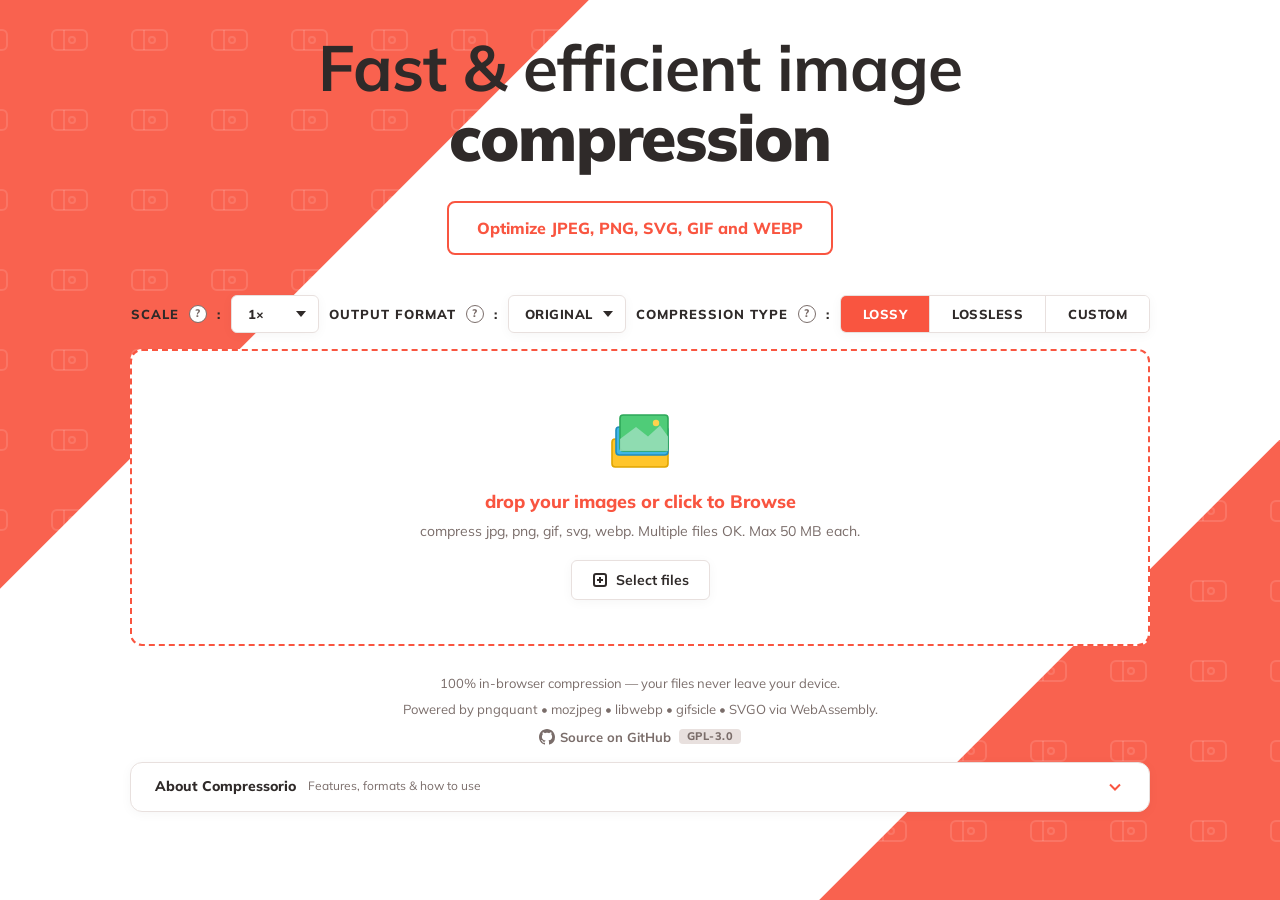
==== commit 9bb486b1: "Refresh stylesheet cache after layout update" ====
--- a/index.html
+++ b/index.html
@@ -69,7 +69,7 @@
 <link rel="preconnect" href="https://fonts.googleapis.com">
 <link rel="preconnect" href="https://fonts.gstatic.com" crossorigin>
 <link href="https://fonts.googleapis.com/css2?family=Mulish:wght@400;500;600;700;800;900&display=swap" rel="stylesheet">
-<link rel="stylesheet" href="./style.css">
+<link rel="stylesheet" href="./style.css?v=dc85203417f3">
 </head>
 <body>
 
--- a/style.css
+++ b/style.css
@@ -361,6 +361,33 @@
 
   /* ===== Responsive ===== */
 
+  /* Keep the initial desktop view compact enough for laptop windows. */
+  @media (min-width: 901px) {
+    .hero { padding-top: 32px; padding-bottom: 20px; }
+    .ctype-row { gap: 12px 10px; }
+    .drop { padding-top: 44px; padding-bottom: 44px; }
+    footer { padding-top: 24px; padding-bottom: 16px; }
+    .footer-about { margin-top: 12px; }
+    .footer-about summary { padding-top: 12px; padding-bottom: 12px; }
+  }
+
+  @media (min-width: 901px) and (max-height: 850px) {
+    .hero { padding-top: clamp(12px, 2vh, 20px); padding-bottom: 12px; }
+    .hero h1 { font-size: clamp(44px, 7.5vh, 56px); margin-bottom: 12px; }
+    .pill { padding: 10px 24px; font-size: 14px; }
+    .ctype-row { padding-top: 10px; }
+    .ctype-group { gap: 8px; }
+    .ctype-label { font-size: 12px; letter-spacing: .5px; }
+    .ctype-tabs button { padding: 8px 18px; }
+    .ctype-select { padding: 8px 28px 8px 12px; }
+    .drop-wrap { margin-top: 10px; }
+    .drop { padding-top: clamp(20px, 4vh, 32px); padding-bottom: clamp(20px, 4vh, 32px); }
+    .drop .icon-stack { width: 64px; height: 64px; margin-bottom: 10px; }
+    .drop .drop-sub { margin-bottom: 14px; }
+    footer { padding-top: 12px; padding-bottom: 12px; line-height: 1.7; }
+    .footer-about summary { padding-top: 10px; padding-bottom: 10px; }
+  }
+
   /* Tablet */
   @media (max-width: 900px) {
     .hero { padding: 32px 16px 24px; }
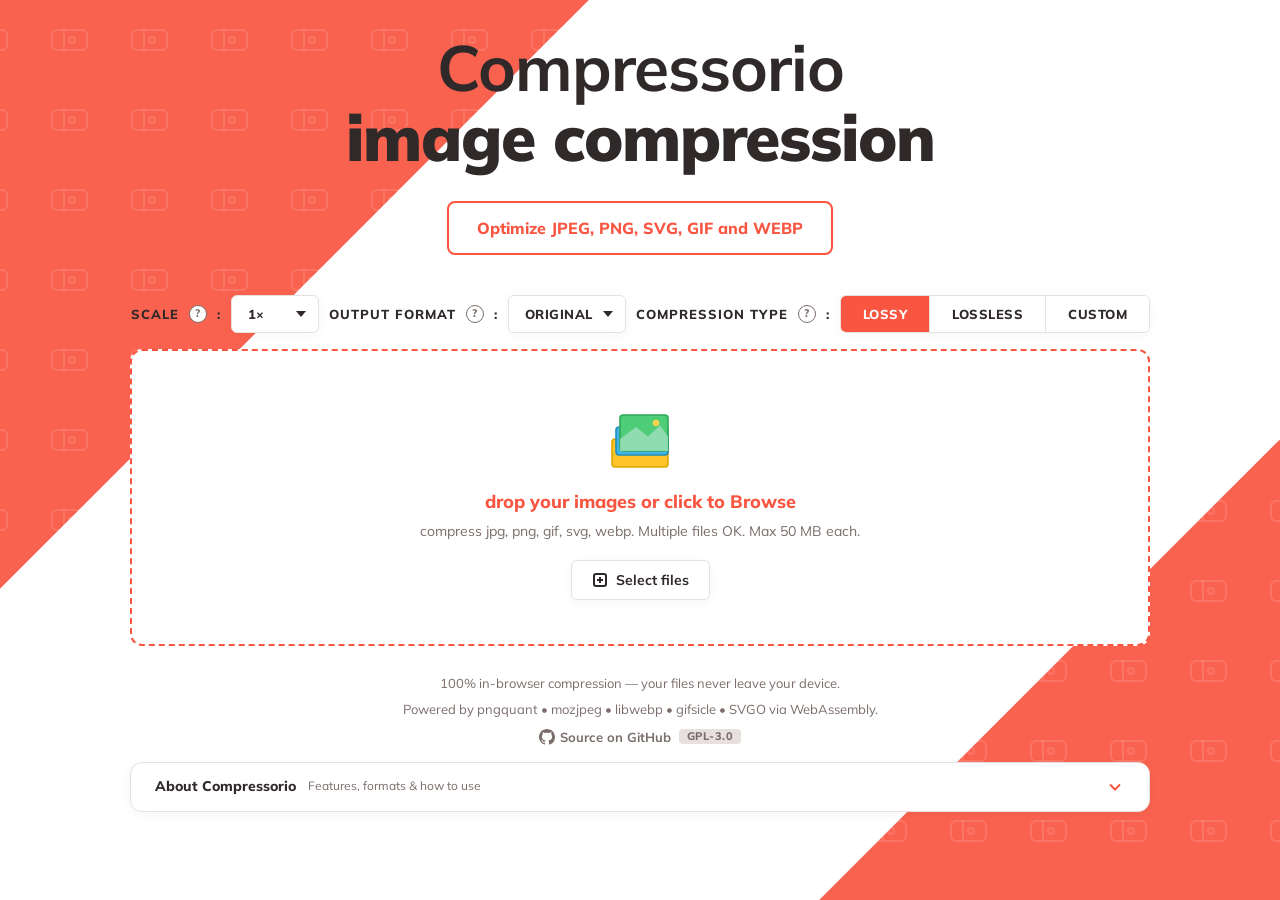
==== commit 07971b8d: "Shorten SEO metadata and unify Compressorio branding" ====
--- a/index.html
+++ b/index.html
@@ -5,8 +5,8 @@
 <meta name="viewport" content="width=device-width, initial-scale=1">
 
 <!-- Primary SEO -->
-<title>Compressorio — Free Online Image Compression (JPG, PNG, WebP, GIF, SVG)</title>
-<meta name="description" content="Free in-browser image compressor. Optimize JPG, PNG, WebP, GIF and SVG files instantly — 100% client-side, no uploads, no signup. Powered by mozjpeg, libwebp, gifsicle, pngquant and SVGO via WebAssembly.">
+<title>Compressorio — Free Online Image Compressor, No Uploads</title>
+<meta name="description" content="Compress JPG, PNG, WebP, GIF and SVG images for free in your browser. No uploads or signup. Adjust quality, convert formats and download files in bulk.">
 <meta name="keywords" content="image compressor, compress images, compress jpg, compress png, compress webp, compress gif, compress svg, online image optimizer, free image compression, in-browser image compressor, mozjpeg, pngquant, libwebp, gifsicle, svgo, lossy compression, lossless compression">
 <meta name="author" content="Lolendor">
 <meta name="robots" content="index, follow, max-image-preview:large">
@@ -15,36 +15,36 @@
 
 <!-- Open Graph -->
 <meta property="og:type" content="website">
-<meta property="og:site_name" content="Compressor">
-<meta property="og:title" content="Compressor — Free Online Image Compression (JPG, PNG, WebP, GIF, SVG)">
-<meta property="og:description" content="Optimize JPG, PNG, WebP, GIF and SVG files instantly in your browser. 100% client-side — your files never leave your device.">
+<meta property="og:site_name" content="Compressorio">
+<meta property="og:title" content="Compressorio — Free Online Image Compressor, No Uploads">
+<meta property="og:description" content="Compress JPG, PNG, WebP, GIF and SVG images for free in your browser. No uploads or signup. Adjust quality, convert formats and download files in bulk.">
 <meta property="og:url" content="https://lolendor.github.io/compressorio/">
 <meta property="og:image" content="https://lolendor.github.io/compressorio/og-image.jpg">
 <meta property="og:image:width" content="1200">
 <meta property="og:image:height" content="630">
 <meta property="og:image:type" content="image/jpeg">
-<meta property="og:image:alt" content="Compressor — Free Online Image Compression">
+<meta property="og:image:alt" content="Compressorio — Free Online Image Compression">
 <meta property="og:locale" content="en_US">
 
 <!-- Twitter -->
 <meta name="twitter:card" content="summary_large_image">
-<meta name="twitter:title" content="Compressor — Free Online Image Compression">
-<meta name="twitter:description" content="Optimize JPG, PNG, WebP, GIF and SVG instantly — 100% in your browser, no uploads.">
+<meta name="twitter:title" content="Compressorio — Free Online Image Compressor, No Uploads">
+<meta name="twitter:description" content="Compress JPG, PNG, WebP, GIF and SVG images for free in your browser. No uploads or signup. Adjust quality, convert formats and download files in bulk.">
 <meta name="twitter:image" content="https://lolendor.github.io/compressorio/og-image.jpg">
-<meta name="twitter:image:alt" content="Compressor — Free Online Image Compression">
+<meta name="twitter:image:alt" content="Compressorio — Free Online Image Compression">
 
 <!-- Icons & Manifest -->
 <link rel="icon" type="image/svg+xml" href="data:image/svg+xml,%3Csvg xmlns='http://www.w3.org/2000/svg' viewBox='0 0 100 100'%3E%3Crect width='100' height='100' rx='20' fill='%23F95540'/%3E%3Cpath d='M30 35h40v8H30zM30 50h40v8H30zM30 65h25v8H30z' fill='white'/%3E%3C/svg%3E">
-<link rel="manifest" href="./site.webmanifest">
+<link rel="manifest" href="./site.webmanifest?v=26b1d0c3aa80">
 
 <!-- Structured Data -->
 <script type="application/ld+json">
 {
   "@context": "https://schema.org",
   "@type": "WebApplication",
-  "name": "Compressor",
+  "name": "Compressorio",
   "url": "https://lolendor.github.io/compressorio/",
-  "description": "Free in-browser image compressor. Optimize JPG, PNG, WebP, GIF and SVG files instantly — 100% client-side, no uploads, no signup.",
+  "description": "Compress JPG, PNG, WebP, GIF and SVG images for free in your browser. No uploads or signup. Adjust quality, convert formats and download files in bulk.",
   "applicationCategory": "MultimediaApplication",
   "operatingSystem": "Any (web browser)",
   "browserRequirements": "Requires JavaScript and WebAssembly.",
@@ -79,7 +79,7 @@
 </div>
 
 <section class="hero">
-  <h1>Fast &amp; efficient image<br><span class="strong">compression</span></h1>
+  <h1>Compressorio<br><span class="strong">image compression</span></h1>
   <div class="pill">Optimize JPEG, PNG, SVG, GIF and WEBP</div>
 </section>
 
